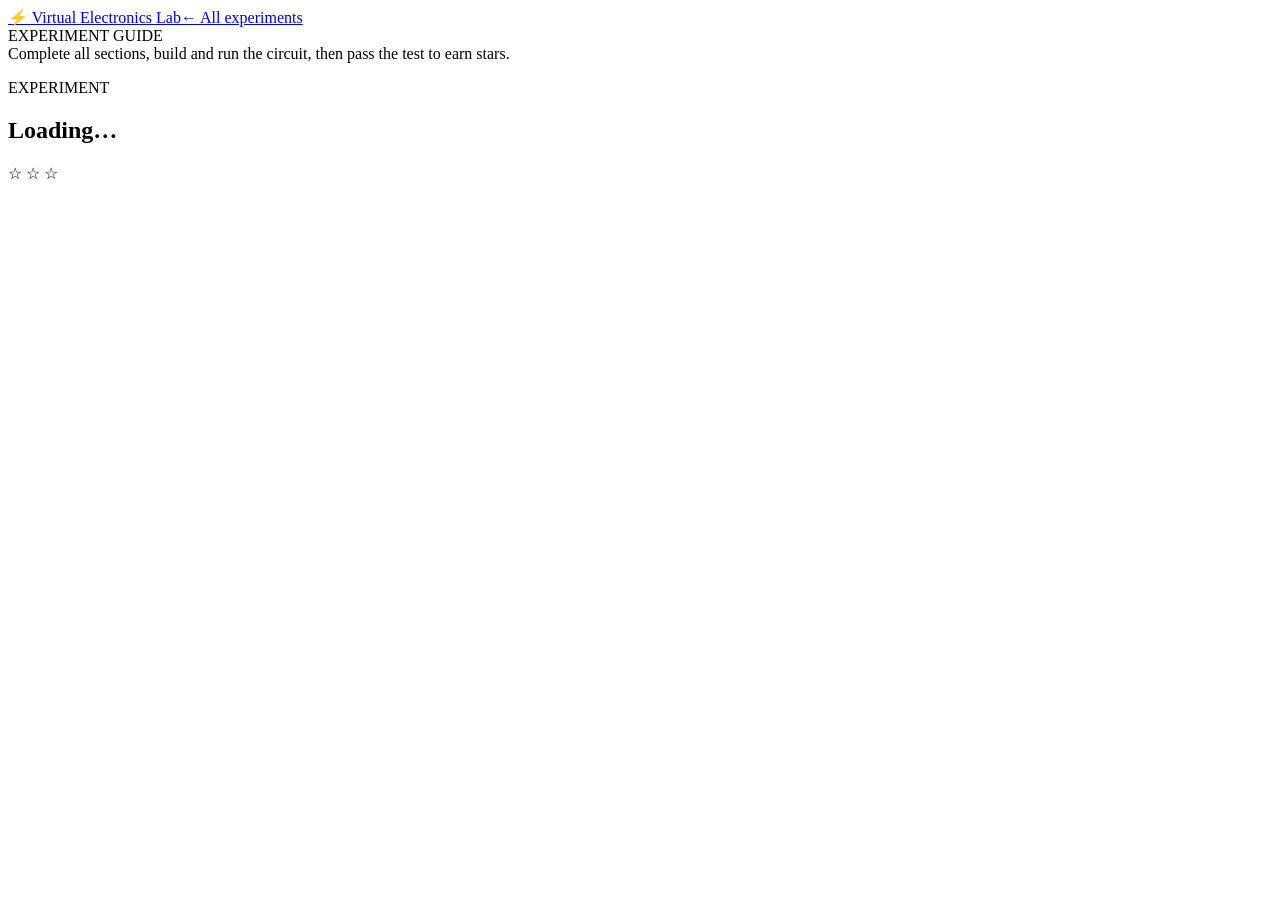
==== experiment.html @ de14cb0b "Add files via upload" ====
<!doctype html><html lang="en"><head><meta charset="utf-8"><meta name="viewport" content="width=device-width,initial-scale=1"><title>Experiment | Virtual Electronics Lab</title><link rel="stylesheet" href="css/style.css"></head>
<body><header class="top"><a class="brand" href="index.html">⚡ Virtual Electronics Lab</a><a class="back" href="index.html">← All experiments</a></header>
<main class="workspace"><aside class="sidebar"><div class="side-title">EXPERIMENT GUIDE</div><nav id="nav"></nav><div class="side-note">Complete all sections, build and run the circuit, then pass the test to earn stars.</div></aside>
<section class="main-panel"><div class="exp-heading"><div><p class="eyebrow" id="expNumber">EXPERIMENT</p><h1 id="expTitle">Loading…</h1><p id="expIntro" class="lead"></p></div><div class="earned" id="earned">☆ ☆ ☆</div></div><div id="content"></div></section></main>
<script src="js/experiments.js"></script><script src="js/app.js"></script></body></html>
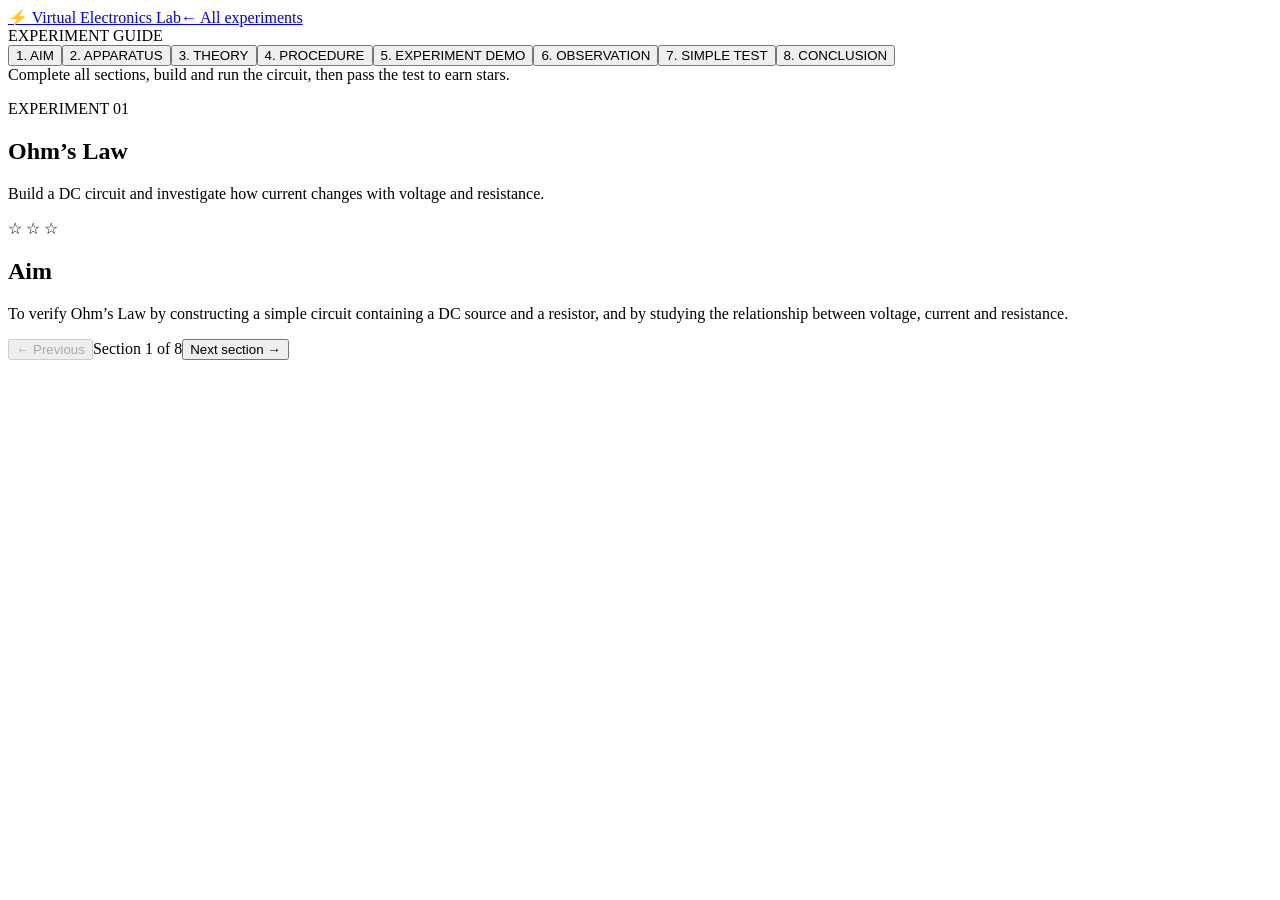
==== commit dc035dcc: "Update script source paths in experiment.html" ====
--- a/experiment.html
+++ b/experiment.html
@@ -2,4 +2,4 @@
 <body><header class="top"><a class="brand" href="index.html">⚡ Virtual Electronics Lab</a><a class="back" href="index.html">← All experiments</a></header>
 <main class="workspace"><aside class="sidebar"><div class="side-title">EXPERIMENT GUIDE</div><nav id="nav"></nav><div class="side-note">Complete all sections, build and run the circuit, then pass the test to earn stars.</div></aside>
 <section class="main-panel"><div class="exp-heading"><div><p class="eyebrow" id="expNumber">EXPERIMENT</p><h1 id="expTitle">Loading…</h1><p id="expIntro" class="lead"></p></div><div class="earned" id="earned">☆ ☆ ☆</div></div><div id="content"></div></section></main>
-<script src="js/experiments.js"></script><script src="js/app.js"></script></body></html>+<script src="experiments.js"></script><script src="app.js"></script></body></html>
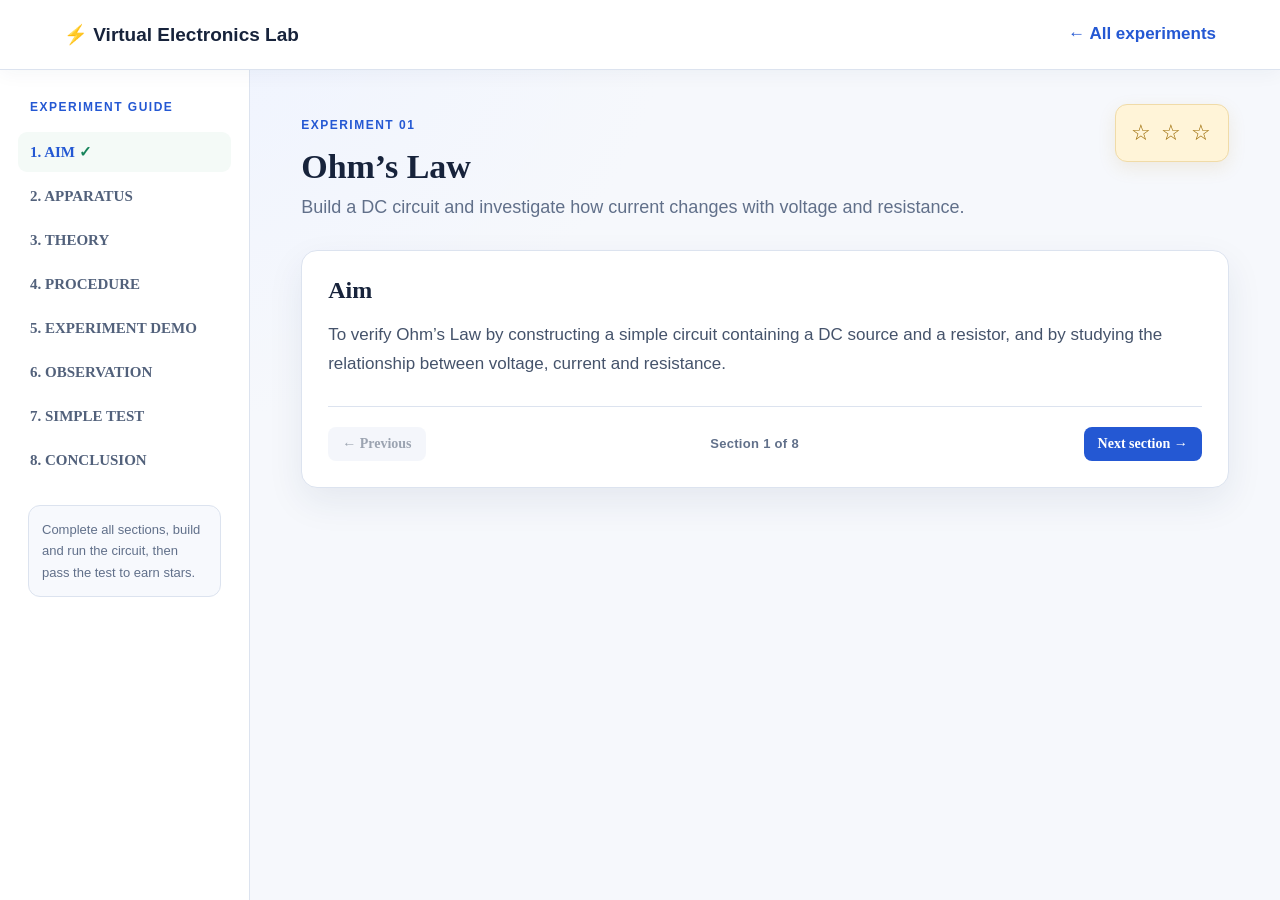
==== commit d48b6556: "Fix stylesheet link in experiment.html" ====
--- a/experiment.html
+++ b/experiment.html
@@ -1,4 +1,4 @@
-<!doctype html><html lang="en"><head><meta charset="utf-8"><meta name="viewport" content="width=device-width,initial-scale=1"><title>Experiment | Virtual Electronics Lab</title><link rel="stylesheet" href="css/style.css"></head>
+<!doctype html><html lang="en"><head><meta charset="utf-8"><meta name="viewport" content="width=device-width,initial-scale=1"><title>Experiment | Virtual Electronics Lab</title><link rel="stylesheet" href="style.css"></head>
 <body><header class="top"><a class="brand" href="index.html">⚡ Virtual Electronics Lab</a><a class="back" href="index.html">← All experiments</a></header>
 <main class="workspace"><aside class="sidebar"><div class="side-title">EXPERIMENT GUIDE</div><nav id="nav"></nav><div class="side-note">Complete all sections, build and run the circuit, then pass the test to earn stars.</div></aside>
 <section class="main-panel"><div class="exp-heading"><div><p class="eyebrow" id="expNumber">EXPERIMENT</p><h1 id="expTitle">Loading…</h1><p id="expIntro" class="lead"></p></div><div class="earned" id="earned">☆ ☆ ☆</div></div><div id="content"></div></section></main>
--- a/style.css
+++ b/style.css
@@ -0,0 +1,42 @@
+@import url('https://fonts.googleapis.com/css2?family=DM+Sans:wght@400;500;600;700&family=Manrope:wght@500;600;700;800&display=swap');
+:root{--ink:#17233b;--muted:#61708a;--blue:#2458d3;--pale:#eef3ff;--line:#dce3ef;--bg:#f6f8fc;--green:#17845b}
+*{box-sizing:border-box}body{margin:0;background:var(--bg);color:var(--ink);font:17px/1.65 'DM Sans',sans-serif}.top{height:70px;background:#fff;border-bottom:1px solid var(--line);display:flex;align-items:center;justify-content:space-between;padding:0 max(5vw,22px);position:sticky;top:0;z-index:10}.brand{font:800 19px Manrope,sans-serif;color:var(--ink);text-decoration:none}.tag,.eyebrow,.side-title{font-size:12px;letter-spacing:1.5px;font-weight:700;color:var(--blue)}.wrap{max-width:1160px;margin:auto;padding:42px 24px}.hero{background:linear-gradient(120deg,#eaf0ff,#f8faff);border:1px solid #dce6ff;border-radius:22px;padding:42px;display:flex;justify-content:space-between;align-items:center;gap:25px}.hero h1{font:800 clamp(34px,4vw,48px)/1.12 Manrope;margin:8px 0 16px;max-width:690px}.hero h1 span{color:var(--blue)}.lead{color:var(--muted);font-size:18px;max-width:720px;margin:0}.hero-mark{font-size:90px;background:white;border-radius:28px;width:150px;height:150px;display:grid;place-items:center;box-shadow:0 12px 30px #274b9914}.progress-panel{background:white;border:1px solid var(--line);border-radius:16px;padding:20px 24px;margin:24px 0 42px;display:grid;grid-template-columns:1fr 1.3fr auto;align-items:center;gap:25px}.progress-panel p{margin:3px 0 0;color:var(--muted);font-size:14px}.progress-track{height:10px;border-radius:10px;background:#e9edf5;overflow:hidden}.progress-track i{display:block;height:100%;width:0;background:var(--blue);transition:width .3s}.star-total{font-weight:700;color:#a56c00;white-space:nowrap}.section-title{font:800 28px Manrope;margin:0}.section-sub{color:var(--muted);margin:4px 0 22px}.cards{display:grid;grid-template-columns:repeat(3,1fr);gap:20px}.exp-card{background:#fff;border:1px solid var(--line);border-radius:18px;padding:25px;box-shadow:0 8px 25px #1c376508;display:flex;flex-direction:column;align-items:flex-start}.card-icon{font-size:30px;background:var(--pale);width:58px;height:58px;border-radius:15px;display:grid;place-items:center;margin-bottom:15px}.exp-card h3{font:800 23px Manrope;margin:2px 0 8px}.exp-card p:not(.eyebrow){color:var(--muted);margin:0 0 16px}.meta,.card-progress{font-size:13px;color:var(--muted);margin-top:auto;padding:8px 0}.primary{background:var(--blue);color:white;text-decoration:none;padding:11px 16px;border-radius:10px;font-weight:700;margin-top:12px}.card-progress{font-weight:700;color:var(--green)}footer{color:var(--muted);font-size:13px;text-align:center;padding:40px 0 10px}
+.workspace{max-width:1500px;margin:auto;display:grid;grid-template-columns:250px 1fr;min-height:calc(100vh - 70px)}.sidebar{background:#fff;border-right:1px solid var(--line);padding:28px 18px;position:sticky;top:70px;height:calc(100vh - 70px);overflow:auto}.side-title{padding:0 12px 14px}.sidebar nav{display:grid;gap:5px}.nav-item{border:0;background:transparent;text-align:left;padding:11px 12px;border-radius:9px;color:#52617b;font:600 15px 'DM Sans';cursor:pointer}.nav-item.active{background:var(--pale);color:var(--blue)}.side-note{margin:25px 10px;background:#f7f9fd;border:1px solid var(--line);border-radius:12px;padding:13px;font-size:13px;color:var(--muted)}.main-panel{padding:34px clamp(22px,4vw,58px);max-width:1250px;width:100%}.back{color:var(--blue);text-decoration:none;font-weight:700}.exp-heading{display:flex;justify-content:space-between;gap:20px;align-items:flex-start;margin-bottom:28px}.exp-heading h1{font:800 34px Manrope;margin:3px 0 7px}.earned{background:#fff4d8;color:#9a6900;border:1px solid #f0dba8;border-radius:12px;padding:10px 15px;font-size:22px;white-space:nowrap}.section-card{background:#fff;border:1px solid var(--line);border-radius:16px;padding:26px;margin-bottom:20px}.section-card h2{font:800 24px Manrope;margin:0 0 13px}.section-card h3{font:700 18px Manrope;margin:20px 0 7px}.section-card p{color:#45536b}.section-card li{margin:6px 0;color:#45536b}.fact{background:#f1f5ff;border-left:4px solid var(--blue);padding:14px 17px;border-radius:8px;margin:16px 0}.sample-layout{display:grid;grid-template-columns:1fr 1fr;gap:20px;align-items:center}.sample-svg{width:100%;max-width:520px;background:#fbfcff;border:1px solid var(--line);border-radius:12px}.caption{font-size:13px;color:var(--muted)}.builder{border:1px solid var(--line);border-radius:14px;overflow:hidden;background:#fbfcff}.builder-toolbar{padding:13px 16px;background:#f0f4fc;border-bottom:1px solid var(--line);display:flex;justify-content:space-between;gap:12px;flex-wrap:wrap;align-items:center}.toolbox{display:flex;gap:8px;flex-wrap:wrap}.tool{border:1px solid #ccd6e7;background:white;padding:8px 12px;border-radius:8px;cursor:grab;font:600 14px 'DM Sans'}.tool:active{cursor:grabbing}.action{border:0;background:var(--blue);color:#fff;border-radius:8px;padding:9px 14px;font:700 14px 'DM Sans';cursor:pointer}.action.secondary{background:#e8edf7;color:#243653}.board-wrap{padding:15px;overflow:auto}.board{position:relative;min-width:600px;height:350px;border:1px solid #d4deec;border-radius:10px;background-color:#fff;background-image:radial-gradient(#d8e0ed 1px,transparent 1px);background-size:20px 20px;overflow:hidden;touch-action:none}.board svg{position:absolute;inset:0;width:100%;height:100%;pointer-events:none;z-index:1}.part{position:absolute;z-index:2;min-width:95px;padding:13px 10px 18px;text-align:center;background:#fff;border:2px solid #526987;border-radius:9px;box-shadow:0 4px 10px #20365b18;cursor:move;user-select:none;font-weight:700}.part.battery{border-color:#d39a22}.part.resistor{border-color:#b16b35}.part.switch{border-color:#5c8d79}.part .term{position:absolute;width:13px;height:13px;background:#fff;border:3px solid var(--blue);border-radius:50%;bottom:-8px;cursor:crosshair;z-index:4}.part .left{left:10px}.part .right{right:10px}.part small{display:block;color:var(--muted);font-size:11px;font-weight:500}.builder-help{font-size:13px;color:var(--muted);padding:0 16px 14px}.status{padding:12px 16px;background:#fff;border-top:1px solid var(--line);font-weight:600;color:#43536d}.status.good{color:var(--green)}.status.bad{color:#b34c3b}.controls{display:flex;gap:9px;flex-wrap:wrap}.field{display:grid;gap:5px;margin:10px 0}.field input,.field select{padding:10px 12px;border:1px solid #cbd5e4;border-radius:8px;font:16px 'DM Sans';max-width:220px}.result{font-weight:700;color:var(--green);margin-top:10px}.obs-table{width:100%;border-collapse:collapse;margin:14px 0}.obs-table th,.obs-table td{border:1px solid var(--line);padding:10px;text-align:left}.obs-table th{background:#f1f5fb}.question{padding:17px 0;border-bottom:1px solid var(--line)}.question:last-child{border:0}.question p{font-weight:700;color:var(--ink);margin:0 0 9px}.option{display:block;margin:7px 0;color:#46546c}.option input{margin-right:8px}.certificate{border:5px double #c59b45;padding:30px;text-align:center;background:#fffdf6;border-radius:12px}.certificate h2{font:800 30px Manrope;color:#6d5018}.certificate .cert-stars{font-size:30px;color:#bb8720}.small{font-size:13px;color:var(--muted)}@media(max-width:900px){.cards{grid-template-columns:1fr}.workspace{grid-template-columns:1fr}.sidebar{position:relative;top:0;height:auto;border-right:0;border-bottom:1px solid var(--line)}.sidebar nav{grid-template-columns:repeat(2,1fr)}.side-note{display:none}.sample-layout{grid-template-columns:1fr}.progress-panel{grid-template-columns:1fr}.hero-mark{display:none}}@media(max-width:560px){body{font-size:16px}.top{padding:0 16px}.tag{display:none}.wrap{padding:24px 16px}.hero{padding:26px}.exp-heading{display:block}.earned{display:inline-block;margin-top:12px}.main-panel{padding:24px 15px}.section-card{padding:19px}.sidebar nav{grid-template-columns:1fr 1fr}}
+
+/* More recognizable draggable electronic components */
+.part{height:88px;min-width:100px;padding:7px 9px 17px;display:flex;flex-direction:column;align-items:center;justify-content:flex-start;gap:1px}
+.part-art{height:35px;width:88px;display:flex;align-items:center;justify-content:center;gap:5px;margin-bottom:1px}
+.part-art svg{width:88px;height:28px;overflow:visible}
+.part>b{font-size:12px;line-height:15px}
+.part small{font-size:11px;line-height:14px}
+.part .term{bottom:-7px}
+.battery-cell{display:block;width:13px;border:2px solid #b98725;border-radius:2px;background:linear-gradient(90deg,#fff4c9,#e6b94e)}
+.battery-cell.long{height:30px}
+.battery-cell.short{height:19px}
+.part.battery .part-art{align-items:center}
+.part.battery{background:linear-gradient(180deg,#fffdf5,#fff8e6)}
+.part.resistor{background:linear-gradient(180deg,#fffdfa,#fff4e9)}
+.part.switch{background:linear-gradient(180deg,#fbfffc,#eff8f2)}
+
+/* Visual polish + achievement celebration */
+:root{--gold:#d59b22;--shadow-soft:0 14px 36px rgba(25,48,86,.08)}
+body{background:radial-gradient(ellipse at 8% 0%,#eef3ff 0,transparent 34%),var(--bg)}
+.top{box-shadow:0 4px 18px rgba(20,45,90,.045)}
+.brand{transition:transform .2s}.brand:hover{transform:translateY(-1px)}
+.hero,.progress-panel,.exp-card,.section-card{box-shadow:var(--shadow-soft)}
+.hero{position:relative;overflow:hidden}.hero:after{content:"";position:absolute;width:230px;height:230px;border-radius:50%;right:-95px;bottom:-130px;background:rgba(36,88,211,.07)}
+.exp-card{transition:transform .22s,box-shadow .22s,border-color .22s}.exp-card:hover{transform:translateY(-4px);box-shadow:0 20px 42px rgba(25,48,86,.12);border-color:#c7d6f6}
+.primary,.action,.tool,.nav-item{transition:transform .15s,filter .15s,background .15s}.primary:hover,.action:hover{filter:brightness(1.07);transform:translateY(-1px)}
+.nav-item.visited:after{content:" ✓";color:var(--green);font-weight:800}.nav-item.visited{background:#f4faf7}
+.earned{box-shadow:0 6px 18px rgba(185,135,32,.12);letter-spacing:2px;animation:starPulse 2.5s ease-in-out infinite}
+@keyframes starPulse{50%{box-shadow:0 6px 24px rgba(185,135,32,.22)}}
+.star-toast{position:fixed;right:24px;top:90px;z-index:9999;display:flex;align-items:center;gap:14px;padding:16px 20px;border-radius:16px;background:linear-gradient(135deg,#fff9e7,#fff);border:1px solid #f0d99c;box-shadow:0 18px 55px rgba(45,35,10,.18);opacity:0;transform:translateY(-18px) scale(.96);pointer-events:none;transition:opacity .28s,transform .28s;max-width:min(380px,calc(100vw - 32px))}
+.star-toast.show{opacity:1;transform:translateY(0) scale(1)}.star-toast strong{display:block;color:#77520b}.star-toast small{display:block;color:#685b3c;margin-top:3px}.toast-star{font-size:36px;color:#d8a42d;text-shadow:0 2px 10px #eacb76;animation:starBurst .7s ease-out}.star-toast.show .toast-star{animation:starBurst .7s ease-out}
+@keyframes starBurst{0%{transform:scale(.2) rotate(-30deg)}65%{transform:scale(1.35) rotate(12deg)}100%{transform:scale(1) rotate(0)}}
+.certificate{box-shadow:0 14px 40px rgba(130,94,22,.12)}.certificate .cert-stars{letter-spacing:8px;text-shadow:0 3px 15px rgba(187,135,32,.22)}
+@media(prefers-reduced-motion:reduce){*,*:before,*:after{animation:none!important;transition:none!important}}
+
+/* Guided section navigation */
+.section-navigation{display:flex;align-items:center;justify-content:space-between;gap:14px;margin-top:28px;padding-top:20px;border-top:1px solid var(--line)}
+.section-counter{font-size:13px;color:var(--muted);font-weight:700;letter-spacing:.3px}
+.section-navigation button:disabled{opacity:.45;cursor:not-allowed}
